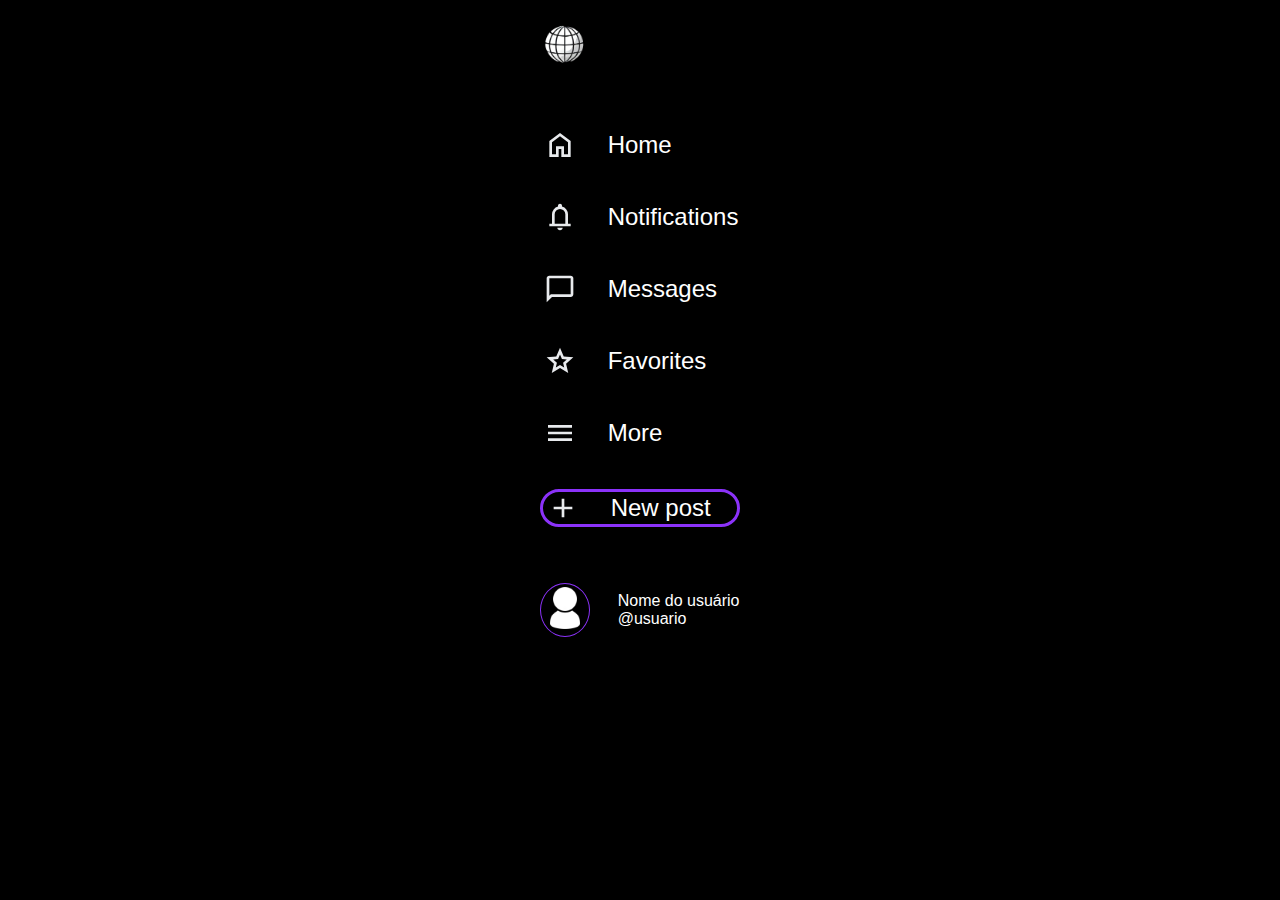
==== homepage/index.html @ 7c490011 "criacao da pagina principal do projeto" ====
<!DOCTYPE html>
<html lang="en">

<head>
    <meta charset="UTF-8">
    <meta name="viewport" content="width=device-width, initial-scale=1.0">
    <title>InfoSphere | Home</title>
    <link rel="stylesheet" href="../assets/css/home.css">
</head>

<body>
    <header>
        <div class="conteudo">
            <div class="logo">
                <img src="../assets/images/logo.png" alt="InfoSphere">
            </div>
            <div class="nav-user">
                <nav>
                    <ul>
                        <li><a href="#"><img src="../assets/images/home.svg"> <span>Home</span></a></li>
                        <li><a href="#"><img src="../assets/images/notifications.svg"> <span>Notifications</span></a>
                        </li>
                        <li><a href="#"><img src="../assets/images/message.svg"> <span>Messages</span></a></li>
                        <li><a href="#"><img src="../assets/images/star.svg"> <span>Favorites</span></a></li>
                        <li><a href="#"><img src="../assets/images/menu.svg"> <span>More</span></a></li>
                        <li class="new-post"><a href="#"><img src="../assets/images/add.svg"> <span>New post</span></a>
                        </li>
                    </ul>
                </nav>
                <div class="user">
                    <div class="user-image">
                        <img src="../assets/images/userdefault.png" alt="User">
                    </div>
                    <div class="user-info">
                        <p>Nome do usuário</p>
                        <p>@usuario</p>
                    </div>
                </div>
            </div>
        </div>
    </header>
    <main>
    </main>
</body>

</html>
---- assets/css/home.css ----
* {
    box-sizing: border-box;
    padding: 0;
    margin: 0;
}

body {
    font-family: 'Roboto', sans-serif;
    background-color: #000000;
    color: white;
    height: 100vh;
}

header {
    display: flex;
    flex-direction: column;
    align-items: center;
    padding: 20px 10%;
    height: 100%;
}

.conteudo {
    display: flex;
    flex-direction: column;
    align-items: center;
    height: 100%;
    gap: 3.5rem;
}

.conteudo nav img {
    width: 2rem;
    margin-left: 0.2rem;
}

.conteudo nav ul {
    display: flex;
    flex-direction: column;
    gap: 2.5rem;
    list-style: none;
}

.conteudo nav ul li {
    display: flex;
    align-items: center;
}

.conteudo nav ul .new-post {
    border: 3px solid #8B32F9;
    border-radius: 20px;
}

.conteudo nav a {
    text-decoration: none;
    display: flex;
    flex-direction: row;
    gap: 2rem;
}

.conteudo nav a span {
    color: white;
    font-size: 1.5rem;
    text-wrap: nowrap;
    margin-top: 0.15rem;
}

.logo {
    width: 100%;
}

.logo img {
    width: 50px;
}

.user {
    display: flex;
    align-items: center;
    gap: 1.7rem;
}

.user .user-image img {
    width: 100%;
}

.user-image {
    width: 50px;
    border: 1px solid #8B32F9;
    border-radius: 50%;
}

.nav-user {
    display: flex;
    flex-direction: column;
    gap: 3.5rem;
}
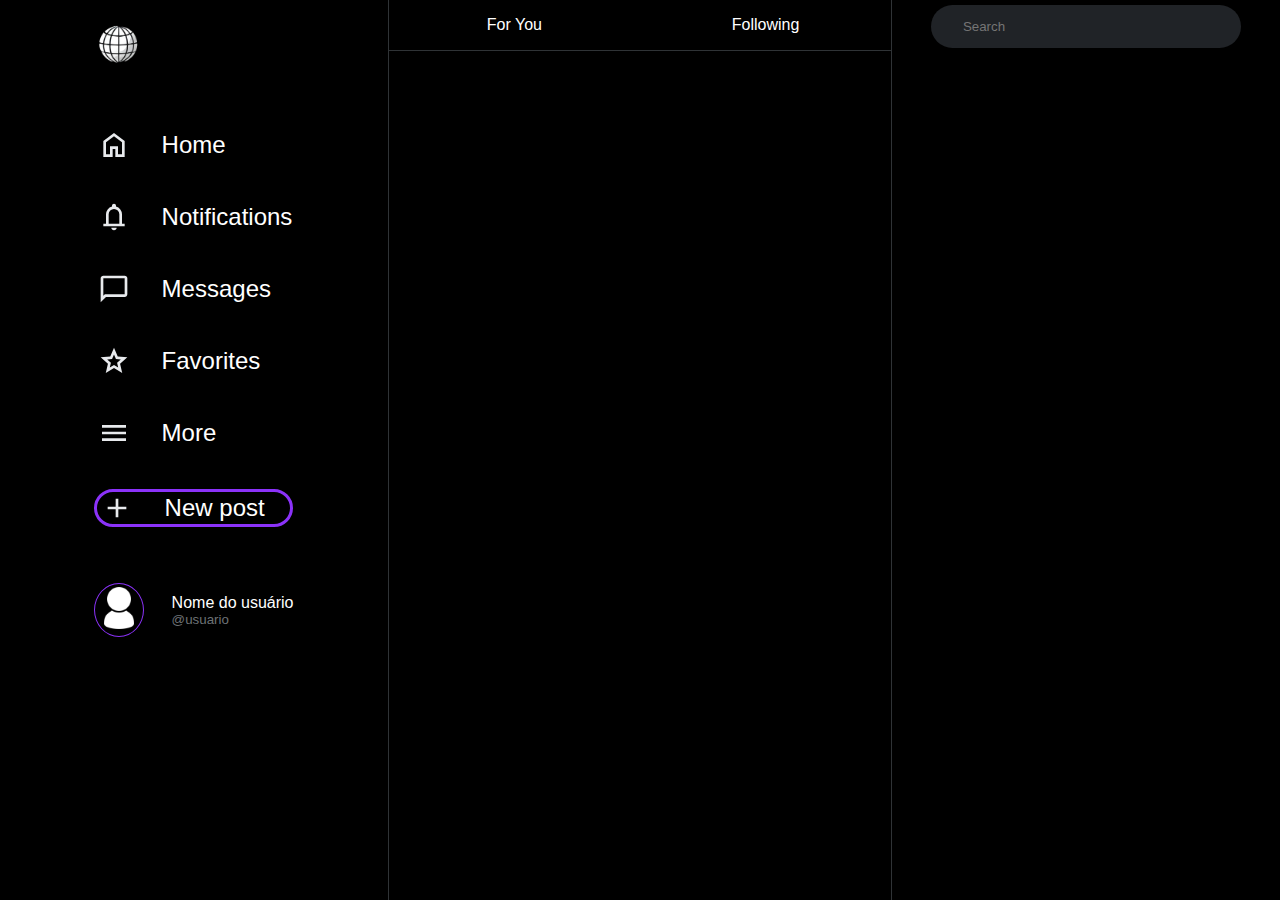
==== commit ffd7a547: "base pagina principal" ====
--- a/homepage/index.html
+++ b/homepage/index.html
@@ -33,14 +33,87 @@
                     </div>
                     <div class="user-info">
                         <p>Nome do usuário</p>
-                        <p>@usuario</p>
+                        <p class="nickname">@usuario</p>
                     </div>
                 </div>
             </div>
         </div>
     </header>
     <main>
+        <div class="conteudo">
+            <div class="header-conteudo">
+                <div>
+                    <p>For You</p>
+                </div>
+                <div>
+                    <p>Following</p>
+                </div>
+            </div>
+            <!-- <div class="search">
+                <input type="text" placeholder="Search">
+            </div>
+            <div class="posts">
+                <div class="post">
+                    <div class="user">
+                        <div class="user-image
+                        ">
+                            <img src="../assets/images/userdefault.png" alt="User">
+                        </div>
+                        <div class="user-info">
+                            <p>Nome do usuário</p>
+                            <p class="nickname">@usuario</p>
+                        </div>
+                    </div>
+                    <div class="post-content">
+                        <p>Lorem ipsum dolor sit amet, consectetur adipiscing elit. Nullam nec nunc nec
+                            libero
+                            ultricies
+                            aliquet. Nullam nec nunc nec libero ultricies aliquet.</p>
+                    </div>
+                    <div class="post-actions">
+                        <div class="like">
+                            <img src="../assets/images/like.svg" alt="Like">
+                            <span>12</span>
+                        </div>
+                        <div class="comment">
+                            <img src="../assets/images/comment.svg" alt="Comment">
+                            <span>3</span>
+                        </div>
+                        <div class="share">
+                            <img src="../assets/images/share.svg" alt="Share">
+                            <span>5</span>
+                        </div>
+                    </div>
+                </div> -->
+        </div>
     </main>
+    <footer>
+        <input type="text" placeholder="Search" class="search">
+        <!-- <div class="footer-logo">
+                <img src="../assets/images/logo.png" alt="InfoSphere">
+            </div>
+            <div class="footer-nav">
+                <nav>
+                    <ul>
+                        <li><a href="#">Home</a></li>
+                        <li><a href="#">Notifications</a></li>
+                        <li><a href="#">Messages</a></li>
+                        <li><a href="#">Favorites</a></li>
+                        <li><a href="#">More</a></li>
+                    </ul>
+                </nav>
+            </div>
+            <div class="footer-social">
+                <nav>
+                    <ul>
+                        <li><a href="#"><img src="../assets/images/facebook.svg" alt="Facebook"></a></li>
+                        <li><a href="#"><img src="../assets/images/twitter.svg" alt="Twitter"></a></li>
+                        <li><a href="#"><img src="../assets/images/instagram.svg" alt="Instagram"></a></li>
+                        <li><a href="#"><img src="../assets/images/linkedin.svg" alt="LinkedIn"></a></li>
+                    </ul>
+                </nav>
+            </div> -->
+    </footer>
 </body>
 
 </html>--- a/assets/css/home.css
+++ b/assets/css/home.css
@@ -9,6 +9,8 @@
     background-color: #000000;
     color: white;
     height: 100vh;
+    display: grid;
+    grid-template-columns: 1fr 1.3fr 1fr;
 }
 
 header {
@@ -87,8 +89,67 @@
     border-radius: 50%;
 }
 
+.user p {
+    font-size: 1rem;
+}
+
+.user .nickname {
+    font-size: 10pt;
+    color: #6D7276;
+}
+
 .nav-user {
     display: flex;
     flex-direction: column;
     gap: 3.5rem;
-}+}
+
+main {
+    display: flex;
+    flex-direction: column;
+    align-items: center;
+    gap: 3.5rem;
+    height: 100%;
+    width: 100%;
+}
+
+main .conteudo {
+    width: 100%;
+    border-left: 1px solid #2F3336;
+    border-right: 1px solid #2F3336;
+}
+
+main .header-conteudo {
+    display: flex;
+    flex-direction: row;
+    width: 100%;
+    border-bottom: 1px solid #2F3336;
+}
+
+main .header-conteudo div {
+    padding: 1rem 2rem;
+    width: 100%;
+    text-align: center;
+}
+
+footer {
+    display: flex;
+    flex-direction: column;
+    align-items: center;
+    gap: 3.5rem;
+    padding: 0.3rem 0;
+    color: white;
+    padding: 5px 10% 20px;
+}
+
+footer .search {
+    display: flex;
+    align-items: center;
+    gap: 1rem;
+    padding: 14px 2rem;
+    background-color: #202327;
+    border: 0;
+    border-radius: 2rem;
+    color: white;
+    width: 100%;
+}
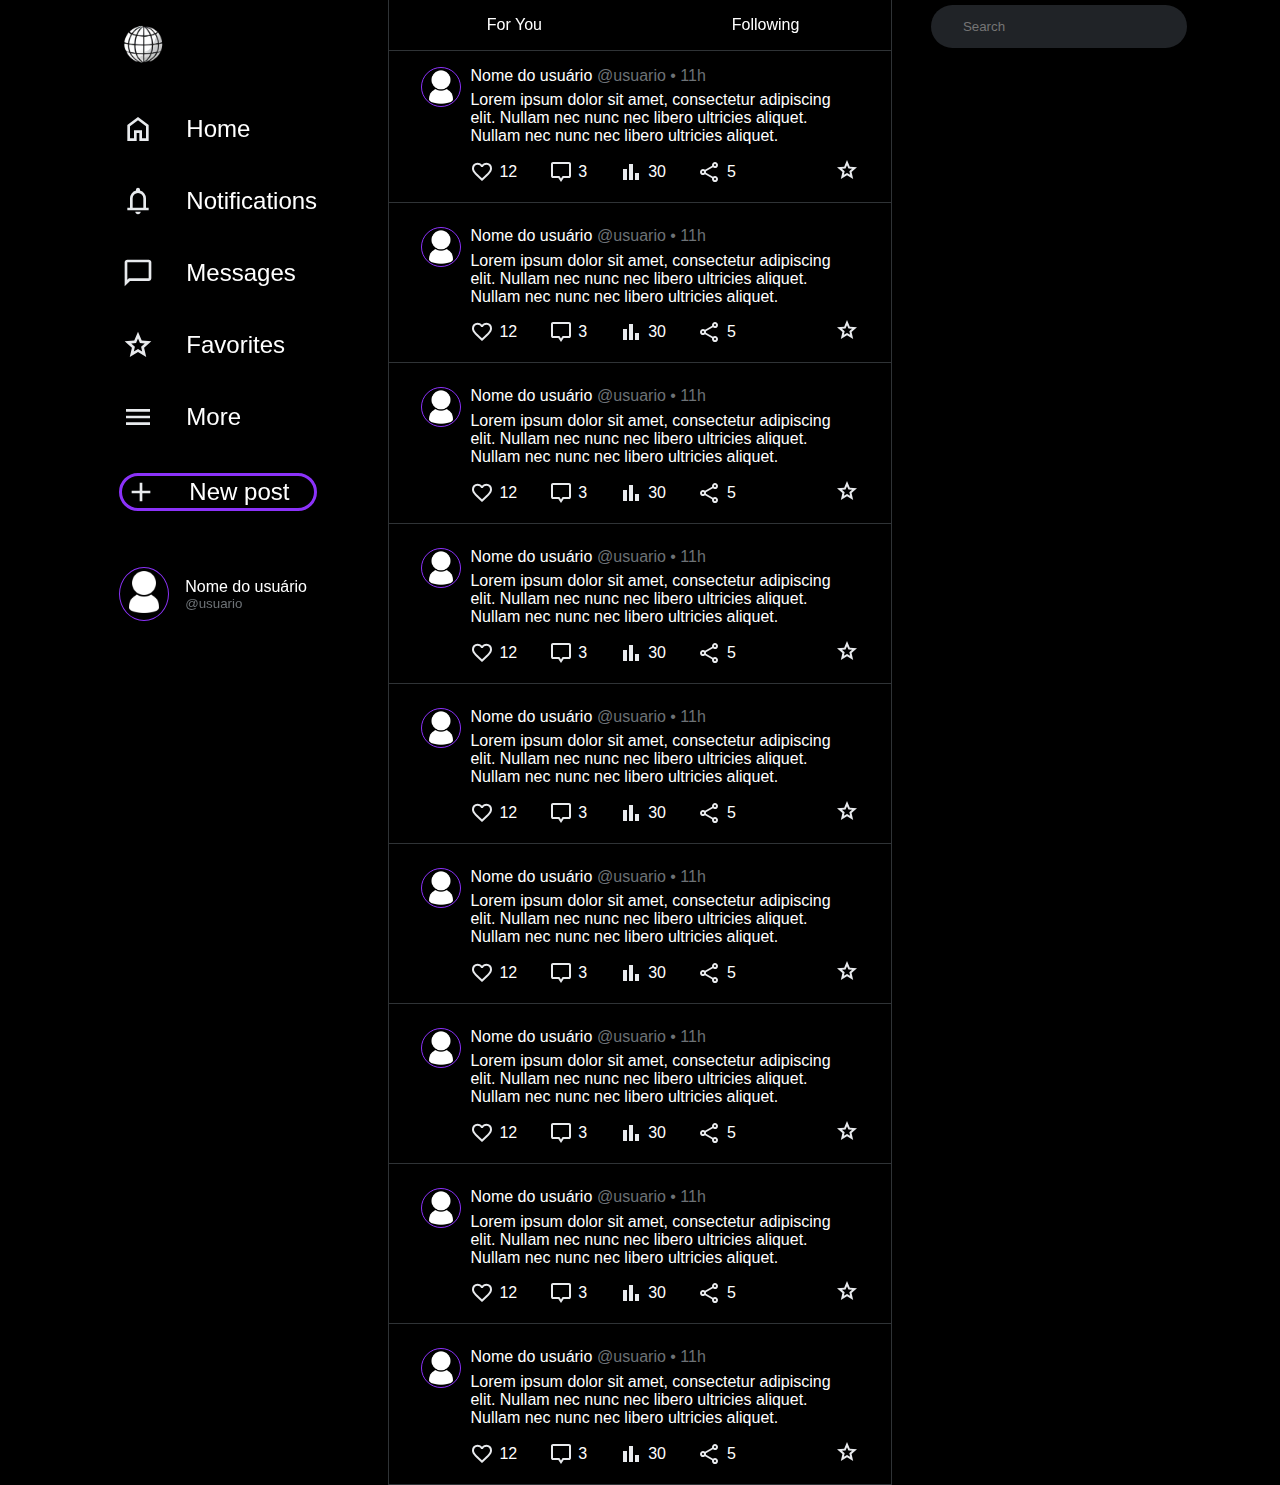
==== commit 53c30eef: "design posts e position fixed no header, header do main e no footer" ====
--- a/homepage/index.html
+++ b/homepage/index.html
@@ -10,7 +10,7 @@
 
 <body>
     <header>
-        <div class="conteudo">
+        <div class="conteudo header padding">
             <div class="logo">
                 <img src="../assets/images/logo.png" alt="InfoSphere">
             </div>
@@ -41,27 +41,486 @@
     </header>
     <main>
         <div class="conteudo">
-            <div class="header-conteudo">
-                <div>
-                    <p>For You</p>
+            <div class="sticky-header">
+                <div class="header-conteudo">
+                    <div class="fixed-header">
+                        <div class="div">
+                            <p>For You</p>
+                        </div>
+                        <div class="div">
+                            <p>Following</p>
+                        </div>
+                    </div>
                 </div>
-                <div>
-                    <p>Following</p>
-                </div>
-            </div>
-            <!-- <div class="search">
-                <input type="text" placeholder="Search">
-            </div>
-            <div class="posts">
-                <div class="post">
+                <div class="posts">
+                    <div class="post">
+                        <div class="user">
+                            <div class="display-row-header">
+                                <div class="image">
+                                    <div class="imageuser-post">
+                                        <img src="../assets/images/userdefault.png" alt="User">
+                                    </div>
+                                </div>
+                                <div class="display-column">
+                                    <div class="user-info">
+                                        <p>Nome do usuário</p>
+                                        <p><span>@usuario • 11h</span></p>
+                                    </div>
+                                    <div class="text-container">
+                                        <p>Lorem ipsum dolor sit amet, consectetur adipiscing elit. Nullam nec nunc nec
+                                            libero
+                                            ultricies
+                                            aliquet. Nullam nec nunc nec libero ultricies aliquet.</p>
+                                    </div>
+                                    <div class="post-content">
+
+                                    </div>
+                                    <div class="post-actions">
+                                        <div class="left">
+                                            <div class="like action">
+                                                <img src="../assets/images/like.svg" alt="Like">
+                                                <span>12</span>
+                                            </div>
+                                            <div class="comment action">
+                                                <img src="../assets/images/comments.svg" alt="Comment">
+                                                <span>3</span>
+                                            </div>
+                                            <div class="views action">
+                                                <img src="../assets/images/views.svg" alt="Views">
+                                                <span>30</span>
+                                            </div>
+                                            <div class="share action">
+                                                <img src="../assets/images/share.svg" alt="Share">
+                                                <span>5</span>
+                                            </div>
+                                        </div>
+                                        <div class="right">
+                                            <div class="favorite">
+                                                <img src="../assets/images/favorite.svg" alt="Favorite">
+                                            </div>
+                                        </div>
+                                    </div>
+                                </div>
+                            </div>
+                        </div>
+                    </div>
+                    <div class="post">
+                        <div class="user">
+                            <div class="display-row-header">
+                                <div class="image">
+                                    <div class="imageuser-post">
+                                        <img src="../assets/images/userdefault.png" alt="User">
+                                    </div>
+                                </div>
+                                <div class="display-column">
+                                    <div class="user-info">
+                                        <p>Nome do usuário</p>
+                                        <p><span>@usuario • 11h</span></p>
+                                    </div>
+                                    <div class="text-container">
+                                        <p>Lorem ipsum dolor sit amet, consectetur adipiscing elit. Nullam nec nunc nec
+                                            libero
+                                            ultricies
+                                            aliquet. Nullam nec nunc nec libero ultricies aliquet.</p>
+                                    </div>
+                                    <div class="post-content">
+
+                                    </div>
+                                    <div class="post-actions">
+                                        <div class="left">
+                                            <div class="like action">
+                                                <img src="../assets/images/like.svg" alt="Like">
+                                                <span>12</span>
+                                            </div>
+                                            <div class="comment action">
+                                                <img src="../assets/images/comments.svg" alt="Comment">
+                                                <span>3</span>
+                                            </div>
+                                            <div class="views action">
+                                                <img src="../assets/images/views.svg" alt="Views">
+                                                <span>30</span>
+                                            </div>
+                                            <div class="share action">
+                                                <img src="../assets/images/share.svg" alt="Share">
+                                                <span>5</span>
+                                            </div>
+                                        </div>
+                                        <div class="right">
+                                            <div class="favorite">
+                                                <img src="../assets/images/favorite.svg" alt="Favorite">
+                                            </div>
+                                        </div>
+                                    </div>
+                                </div>
+                            </div>
+                        </div>
+                    </div>
+                    <div class="post">
+                        <div class="user">
+                            <div class="display-row-header">
+                                <div class="image">
+                                    <div class="imageuser-post">
+                                        <img src="../assets/images/userdefault.png" alt="User">
+                                    </div>
+                                </div>
+                                <div class="display-column">
+                                    <div class="user-info">
+                                        <p>Nome do usuário</p>
+                                        <p><span>@usuario • 11h</span></p>
+                                    </div>
+                                    <div class="text-container">
+                                        <p>Lorem ipsum dolor sit amet, consectetur adipiscing elit. Nullam nec nunc nec
+                                            libero
+                                            ultricies
+                                            aliquet. Nullam nec nunc nec libero ultricies aliquet.</p>
+                                    </div>
+                                    <div class="post-content">
+
+                                    </div>
+                                    <div class="post-actions">
+                                        <div class="left">
+                                            <div class="like action">
+                                                <img src="../assets/images/like.svg" alt="Like">
+                                                <span>12</span>
+                                            </div>
+                                            <div class="comment action">
+                                                <img src="../assets/images/comments.svg" alt="Comment">
+                                                <span>3</span>
+                                            </div>
+                                            <div class="views action">
+                                                <img src="../assets/images/views.svg" alt="Views">
+                                                <span>30</span>
+                                            </div>
+                                            <div class="share action">
+                                                <img src="../assets/images/share.svg" alt="Share">
+                                                <span>5</span>
+                                            </div>
+                                        </div>
+                                        <div class="right">
+                                            <div class="favorite">
+                                                <img src="../assets/images/favorite.svg" alt="Favorite">
+                                            </div>
+                                        </div>
+                                    </div>
+                                </div>
+                            </div>
+                        </div>
+                    </div>
+                    <div class="post">
+                        <div class="user">
+                            <div class="display-row-header">
+                                <div class="image">
+                                    <div class="imageuser-post">
+                                        <img src="../assets/images/userdefault.png" alt="User">
+                                    </div>
+                                </div>
+                                <div class="display-column">
+                                    <div class="user-info">
+                                        <p>Nome do usuário</p>
+                                        <p><span>@usuario • 11h</span></p>
+                                    </div>
+                                    <div class="text-container">
+                                        <p>Lorem ipsum dolor sit amet, consectetur adipiscing elit. Nullam nec nunc nec
+                                            libero
+                                            ultricies
+                                            aliquet. Nullam nec nunc nec libero ultricies aliquet.</p>
+                                    </div>
+                                    <div class="post-content">
+
+                                    </div>
+                                    <div class="post-actions">
+                                        <div class="left">
+                                            <div class="like action">
+                                                <img src="../assets/images/like.svg" alt="Like">
+                                                <span>12</span>
+                                            </div>
+                                            <div class="comment action">
+                                                <img src="../assets/images/comments.svg" alt="Comment">
+                                                <span>3</span>
+                                            </div>
+                                            <div class="views action">
+                                                <img src="../assets/images/views.svg" alt="Views">
+                                                <span>30</span>
+                                            </div>
+                                            <div class="share action">
+                                                <img src="../assets/images/share.svg" alt="Share">
+                                                <span>5</span>
+                                            </div>
+                                        </div>
+                                        <div class="right">
+                                            <div class="favorite">
+                                                <img src="../assets/images/favorite.svg" alt="Favorite">
+                                            </div>
+                                        </div>
+                                    </div>
+                                </div>
+                            </div>
+                        </div>
+                    </div>
+                    <div class="post">
+                        <div class="user">
+                            <div class="display-row-header">
+                                <div class="image">
+                                    <div class="imageuser-post">
+                                        <img src="../assets/images/userdefault.png" alt="User">
+                                    </div>
+                                </div>
+                                <div class="display-column">
+                                    <div class="user-info">
+                                        <p>Nome do usuário</p>
+                                        <p><span>@usuario • 11h</span></p>
+                                    </div>
+                                    <div class="text-container">
+                                        <p>Lorem ipsum dolor sit amet, consectetur adipiscing elit. Nullam nec nunc nec
+                                            libero
+                                            ultricies
+                                            aliquet. Nullam nec nunc nec libero ultricies aliquet.</p>
+                                    </div>
+                                    <div class="post-content">
+
+                                    </div>
+                                    <div class="post-actions">
+                                        <div class="left">
+                                            <div class="like action">
+                                                <img src="../assets/images/like.svg" alt="Like">
+                                                <span>12</span>
+                                            </div>
+                                            <div class="comment action">
+                                                <img src="../assets/images/comments.svg" alt="Comment">
+                                                <span>3</span>
+                                            </div>
+                                            <div class="views action">
+                                                <img src="../assets/images/views.svg" alt="Views">
+                                                <span>30</span>
+                                            </div>
+                                            <div class="share action">
+                                                <img src="../assets/images/share.svg" alt="Share">
+                                                <span>5</span>
+                                            </div>
+                                        </div>
+                                        <div class="right">
+                                            <div class="favorite">
+                                                <img src="../assets/images/favorite.svg" alt="Favorite">
+                                            </div>
+                                        </div>
+                                    </div>
+                                </div>
+                            </div>
+                        </div>
+                    </div>
+                    <div class="post">
+                        <div class="user">
+                            <div class="display-row-header">
+                                <div class="image">
+                                    <div class="imageuser-post">
+                                        <img src="../assets/images/userdefault.png" alt="User">
+                                    </div>
+                                </div>
+                                <div class="display-column">
+                                    <div class="user-info">
+                                        <p>Nome do usuário</p>
+                                        <p><span>@usuario • 11h</span></p>
+                                    </div>
+                                    <div class="text-container">
+                                        <p>Lorem ipsum dolor sit amet, consectetur adipiscing elit. Nullam nec nunc nec
+                                            libero
+                                            ultricies
+                                            aliquet. Nullam nec nunc nec libero ultricies aliquet.</p>
+                                    </div>
+                                    <div class="post-content">
+
+                                    </div>
+                                    <div class="post-actions">
+                                        <div class="left">
+                                            <div class="like action">
+                                                <img src="../assets/images/like.svg" alt="Like">
+                                                <span>12</span>
+                                            </div>
+                                            <div class="comment action">
+                                                <img src="../assets/images/comments.svg" alt="Comment">
+                                                <span>3</span>
+                                            </div>
+                                            <div class="views action">
+                                                <img src="../assets/images/views.svg" alt="Views">
+                                                <span>30</span>
+                                            </div>
+                                            <div class="share action">
+                                                <img src="../assets/images/share.svg" alt="Share">
+                                                <span>5</span>
+                                            </div>
+                                        </div>
+                                        <div class="right">
+                                            <div class="favorite">
+                                                <img src="../assets/images/favorite.svg" alt="Favorite">
+                                            </div>
+                                        </div>
+                                    </div>
+                                </div>
+                            </div>
+                        </div>
+                    </div>
+                    <div class="post">
+                        <div class="user">
+                            <div class="display-row-header">
+                                <div class="image">
+                                    <div class="imageuser-post">
+                                        <img src="../assets/images/userdefault.png" alt="User">
+                                    </div>
+                                </div>
+                                <div class="display-column">
+                                    <div class="user-info">
+                                        <p>Nome do usuário</p>
+                                        <p><span>@usuario • 11h</span></p>
+                                    </div>
+                                    <div class="text-container">
+                                        <p>Lorem ipsum dolor sit amet, consectetur adipiscing elit. Nullam nec nunc nec
+                                            libero
+                                            ultricies
+                                            aliquet. Nullam nec nunc nec libero ultricies aliquet.</p>
+                                    </div>
+                                    <div class="post-content">
+
+                                    </div>
+                                    <div class="post-actions">
+                                        <div class="left">
+                                            <div class="like action">
+                                                <img src="../assets/images/like.svg" alt="Like">
+                                                <span>12</span>
+                                            </div>
+                                            <div class="comment action">
+                                                <img src="../assets/images/comments.svg" alt="Comment">
+                                                <span>3</span>
+                                            </div>
+                                            <div class="views action">
+                                                <img src="../assets/images/views.svg" alt="Views">
+                                                <span>30</span>
+                                            </div>
+                                            <div class="share action">
+                                                <img src="../assets/images/share.svg" alt="Share">
+                                                <span>5</span>
+                                            </div>
+                                        </div>
+                                        <div class="right">
+                                            <div class="favorite">
+                                                <img src="../assets/images/favorite.svg" alt="Favorite">
+                                            </div>
+                                        </div>
+                                    </div>
+                                </div>
+                            </div>
+                        </div>
+                    </div>
+                    <div class="post">
+                        <div class="user">
+                            <div class="display-row-header">
+                                <div class="image">
+                                    <div class="imageuser-post">
+                                        <img src="../assets/images/userdefault.png" alt="User">
+                                    </div>
+                                </div>
+                                <div class="display-column">
+                                    <div class="user-info">
+                                        <p>Nome do usuário</p>
+                                        <p><span>@usuario • 11h</span></p>
+                                    </div>
+                                    <div class="text-container">
+                                        <p>Lorem ipsum dolor sit amet, consectetur adipiscing elit. Nullam nec nunc nec
+                                            libero
+                                            ultricies
+                                            aliquet. Nullam nec nunc nec libero ultricies aliquet.</p>
+                                    </div>
+                                    <div class="post-content">
+
+                                    </div>
+                                    <div class="post-actions">
+                                        <div class="left">
+                                            <div class="like action">
+                                                <img src="../assets/images/like.svg" alt="Like">
+                                                <span>12</span>
+                                            </div>
+                                            <div class="comment action">
+                                                <img src="../assets/images/comments.svg" alt="Comment">
+                                                <span>3</span>
+                                            </div>
+                                            <div class="views action">
+                                                <img src="../assets/images/views.svg" alt="Views">
+                                                <span>30</span>
+                                            </div>
+                                            <div class="share action">
+                                                <img src="../assets/images/share.svg" alt="Share">
+                                                <span>5</span>
+                                            </div>
+                                        </div>
+                                        <div class="right">
+                                            <div class="favorite">
+                                                <img src="../assets/images/favorite.svg" alt="Favorite">
+                                            </div>
+                                        </div>
+                                    </div>
+                                </div>
+                            </div>
+                        </div>
+                    </div>
+                    <div class="post">
+                        <div class="user">
+                            <div class="display-row-header">
+                                <div class="image">
+                                    <div class="imageuser-post">
+                                        <img src="../assets/images/userdefault.png" alt="User">
+                                    </div>
+                                </div>
+                                <div class="display-column">
+                                    <div class="user-info">
+                                        <p>Nome do usuário</p>
+                                        <p><span>@usuario • 11h</span></p>
+                                    </div>
+                                    <div class="text-container">
+                                        <p>Lorem ipsum dolor sit amet, consectetur adipiscing elit. Nullam nec nunc nec
+                                            libero
+                                            ultricies
+                                            aliquet. Nullam nec nunc nec libero ultricies aliquet.</p>
+                                    </div>
+                                    <div class="post-content">
+
+                                    </div>
+                                    <div class="post-actions">
+                                        <div class="left">
+                                            <div class="like action">
+                                                <img src="../assets/images/like.svg" alt="Like">
+                                                <span>12</span>
+                                            </div>
+                                            <div class="comment action">
+                                                <img src="../assets/images/comments.svg" alt="Comment">
+                                                <span>3</span>
+                                            </div>
+                                            <div class="views action">
+                                                <img src="../assets/images/views.svg" alt="Views">
+                                                <span>30</span>
+                                            </div>
+                                            <div class="share action">
+                                                <img src="../assets/images/share.svg" alt="Share">
+                                                <span>5</span>
+                                            </div>
+                                        </div>
+                                        <div class="right">
+                                            <div class="favorite">
+                                                <img src="../assets/images/favorite.svg" alt="Favorite">
+                                            </div>
+                                        </div>
+                                    </div>
+                                </div>
+                            </div>
+                        </div>
+                    </div>
+
+                    <!-- <div class="post">
                     <div class="user">
-                        <div class="user-image
-                        ">
+                        <div class="user-image">
                             <img src="../assets/images/userdefault.png" alt="User">
                         </div>
                         <div class="user-info">
                             <p>Nome do usuário</p>
-                            <p class="nickname">@usuario</p>
+                            <p class="nickname">@usuario · Nov 26</p>
                         </div>
                     </div>
                     <div class="post-content">
@@ -85,34 +544,17 @@
                         </div>
                     </div>
                 </div> -->
+                </div>
+            </div>
         </div>
     </main>
     <footer>
-        <input type="text" placeholder="Search" class="search">
-        <!-- <div class="footer-logo">
-                <img src="../assets/images/logo.png" alt="InfoSphere">
+        <div class="search-input">
+            <div class="fixed-search">
+                <input type="text" placeholder="Search" class="search">
             </div>
-            <div class="footer-nav">
-                <nav>
-                    <ul>
-                        <li><a href="#">Home</a></li>
-                        <li><a href="#">Notifications</a></li>
-                        <li><a href="#">Messages</a></li>
-                        <li><a href="#">Favorites</a></li>
-                        <li><a href="#">More</a></li>
-                    </ul>
-                </nav>
-            </div>
-            <div class="footer-social">
-                <nav>
-                    <ul>
-                        <li><a href="#"><img src="../assets/images/facebook.svg" alt="Facebook"></a></li>
-                        <li><a href="#"><img src="../assets/images/twitter.svg" alt="Twitter"></a></li>
-                        <li><a href="#"><img src="../assets/images/instagram.svg" alt="Instagram"></a></li>
-                        <li><a href="#"><img src="../assets/images/linkedin.svg" alt="LinkedIn"></a></li>
-                    </ul>
-                </nav>
-            </div> -->
+        </div>
+
     </footer>
 </body>
 
--- a/assets/css/home.css
+++ b/assets/css/home.css
@@ -16,7 +16,7 @@
 header {
     display: flex;
     flex-direction: column;
-    align-items: center;
+    align-items: end;
     padding: 20px 10%;
     height: 100%;
 }
@@ -26,7 +26,15 @@
     flex-direction: column;
     align-items: center;
     height: 100%;
-    gap: 3.5rem;
+    gap: 2.5rem;
+}
+
+.header {
+    position: fixed;
+}
+
+.padding {
+    padding-right: 2rem;
 }
 
 .conteudo nav img {
@@ -76,7 +84,7 @@
 .user {
     display: flex;
     align-items: center;
-    gap: 1.7rem;
+    gap: 1rem;
 }
 
 .user .user-image img {
@@ -114,7 +122,12 @@
 }
 
 main .conteudo {
-    width: 100%;
+    display: flex;
+    flex-direction: column;
+    align-items: center;
+    height: 100%;
+    width: 100%;
+    gap: 0.5rem;
     border-left: 1px solid #2F3336;
     border-right: 1px solid #2F3336;
 }
@@ -124,12 +137,99 @@
     flex-direction: row;
     width: 100%;
     border-bottom: 1px solid #2F3336;
-}
-
-main .header-conteudo div {
+    position: sticky;
+    top: 0;
+}
+
+main .header-conteudo .div {
     padding: 1rem 2rem;
     width: 100%;
     text-align: center;
+}
+
+main .fixed-header {
+    display: flex;
+    width: 100%;
+    padding: 0;
+}
+
+main .posts {
+    display: flex;
+    flex-direction: column;
+    gap: 0.5rem;
+}
+
+main .post {
+    display: flex;
+    flex-direction: column;
+    gap: 1rem;
+    padding: 1rem 2rem;
+    border-bottom: 1px solid #2F3336;
+}
+
+main .post .user {
+    display: flex;
+    align-items: center;
+    gap: 1rem;
+}
+
+main .post .imageuser-post img {
+    width: 40px;
+    border: 1px solid #8B32F9;
+    border-radius: 50%;
+}
+
+main .user .user-info {
+    display: flex;
+    flex-direction: row;
+    gap: 0.3rem;	
+}	
+
+main .user .user-info span {
+    font-size: 12pt;
+    color: #6D7276;
+}
+
+main .text-container {
+    display: flex;
+    flex-direction: column;
+    width: 100%;
+}
+
+main .display-row-header {
+    display: flex;
+    flex-direction: row;
+    gap: 0.6rem;
+}
+
+main .display-column {
+    display: flex;
+    flex-direction: column;
+    gap: 0.4rem;
+}
+
+main .post-actions {
+    display: flex;
+    flex-direction: row;
+}
+
+main .post-actions .left {
+    display: flex;
+    flex-direction: row;
+    gap: 2rem;
+}
+
+main .post-actions .left .action {
+    display: flex;
+    flex-direction: row;
+    align-items: center;
+    gap: 5px;
+}
+
+main .post-actions .right {
+    display: flex;
+    width: 100%;
+    justify-content: end;
 }
 
 footer {
@@ -140,6 +240,18 @@
     padding: 0.3rem 0;
     color: white;
     padding: 5px 10% 20px;
+}
+
+footer .search-input {
+    width: 100%;
+    display: flex;
+    flex-direction: column;
+    align-items: start;
+}
+
+footer .fixed-search {
+    position: fixed;
+    width: 20%;
 }
 
 footer .search {
@@ -152,4 +264,4 @@
     border-radius: 2rem;
     color: white;
     width: 100%;
-}
+}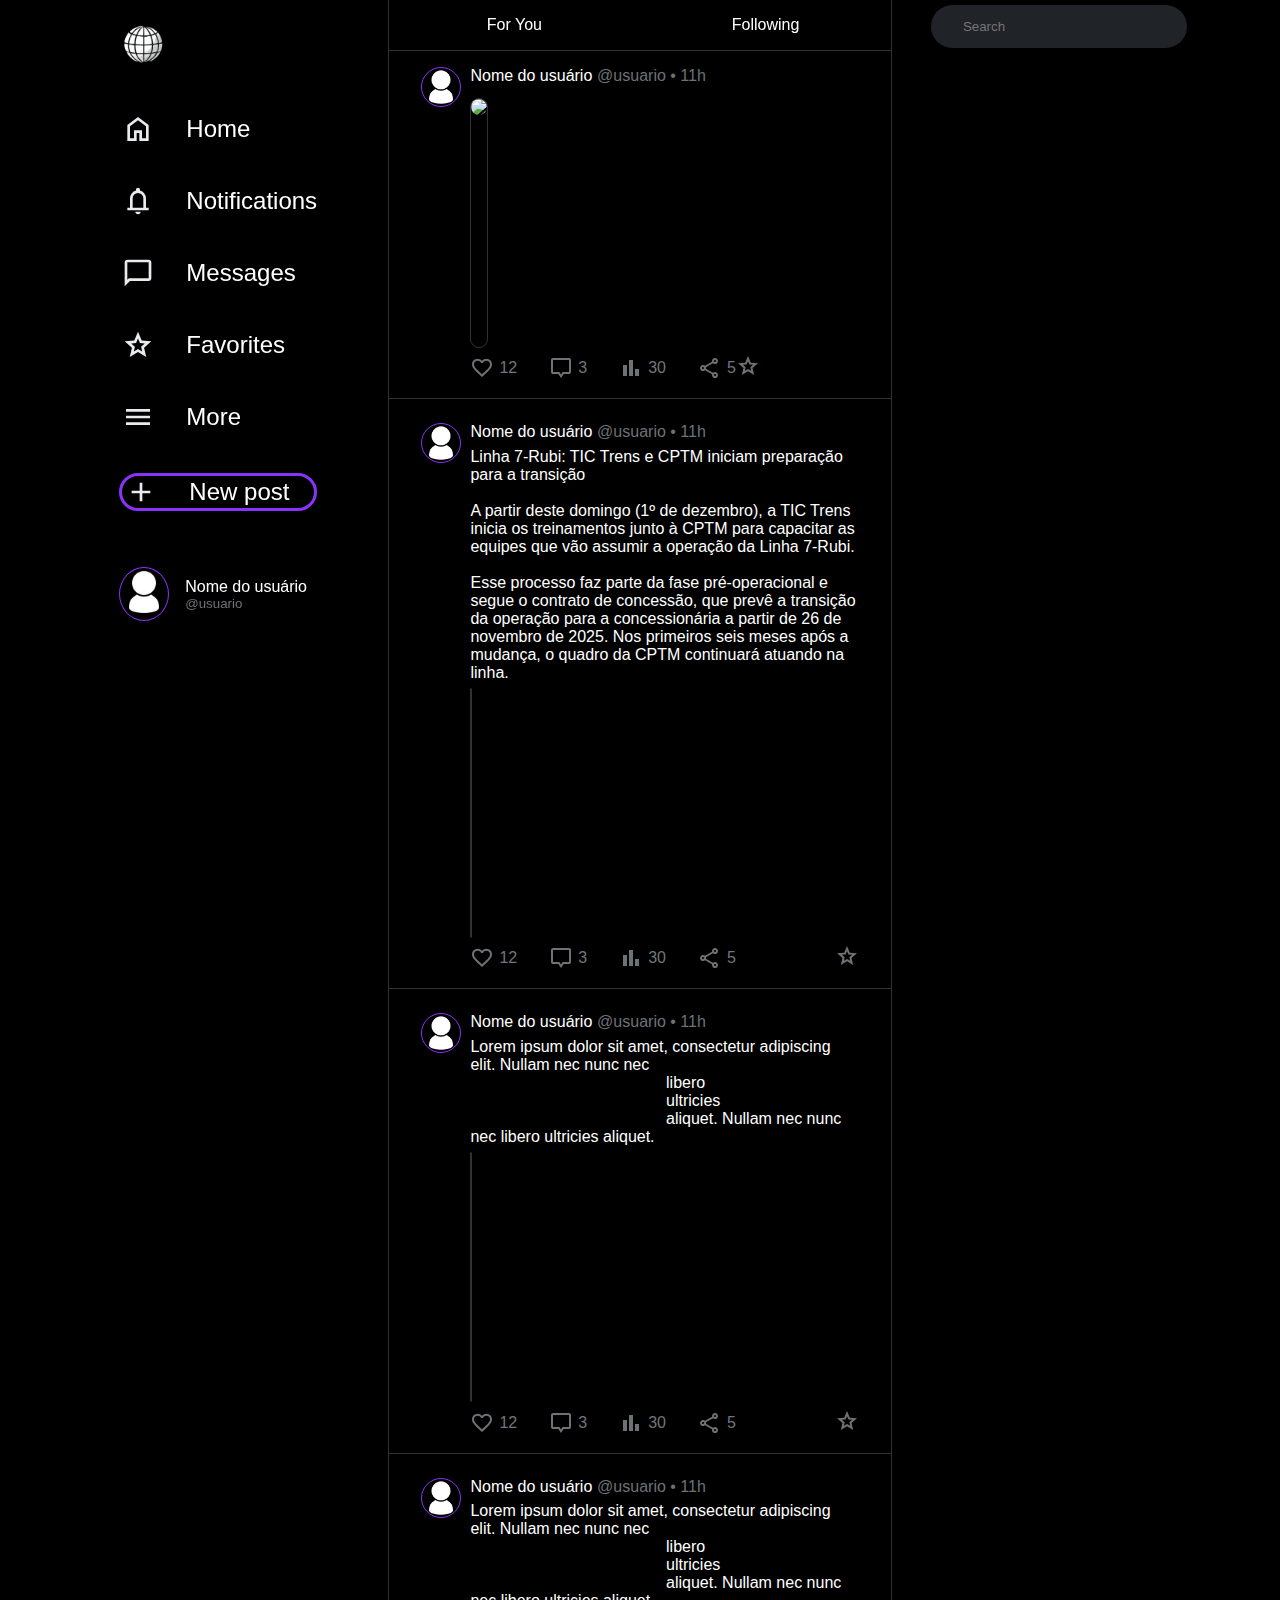
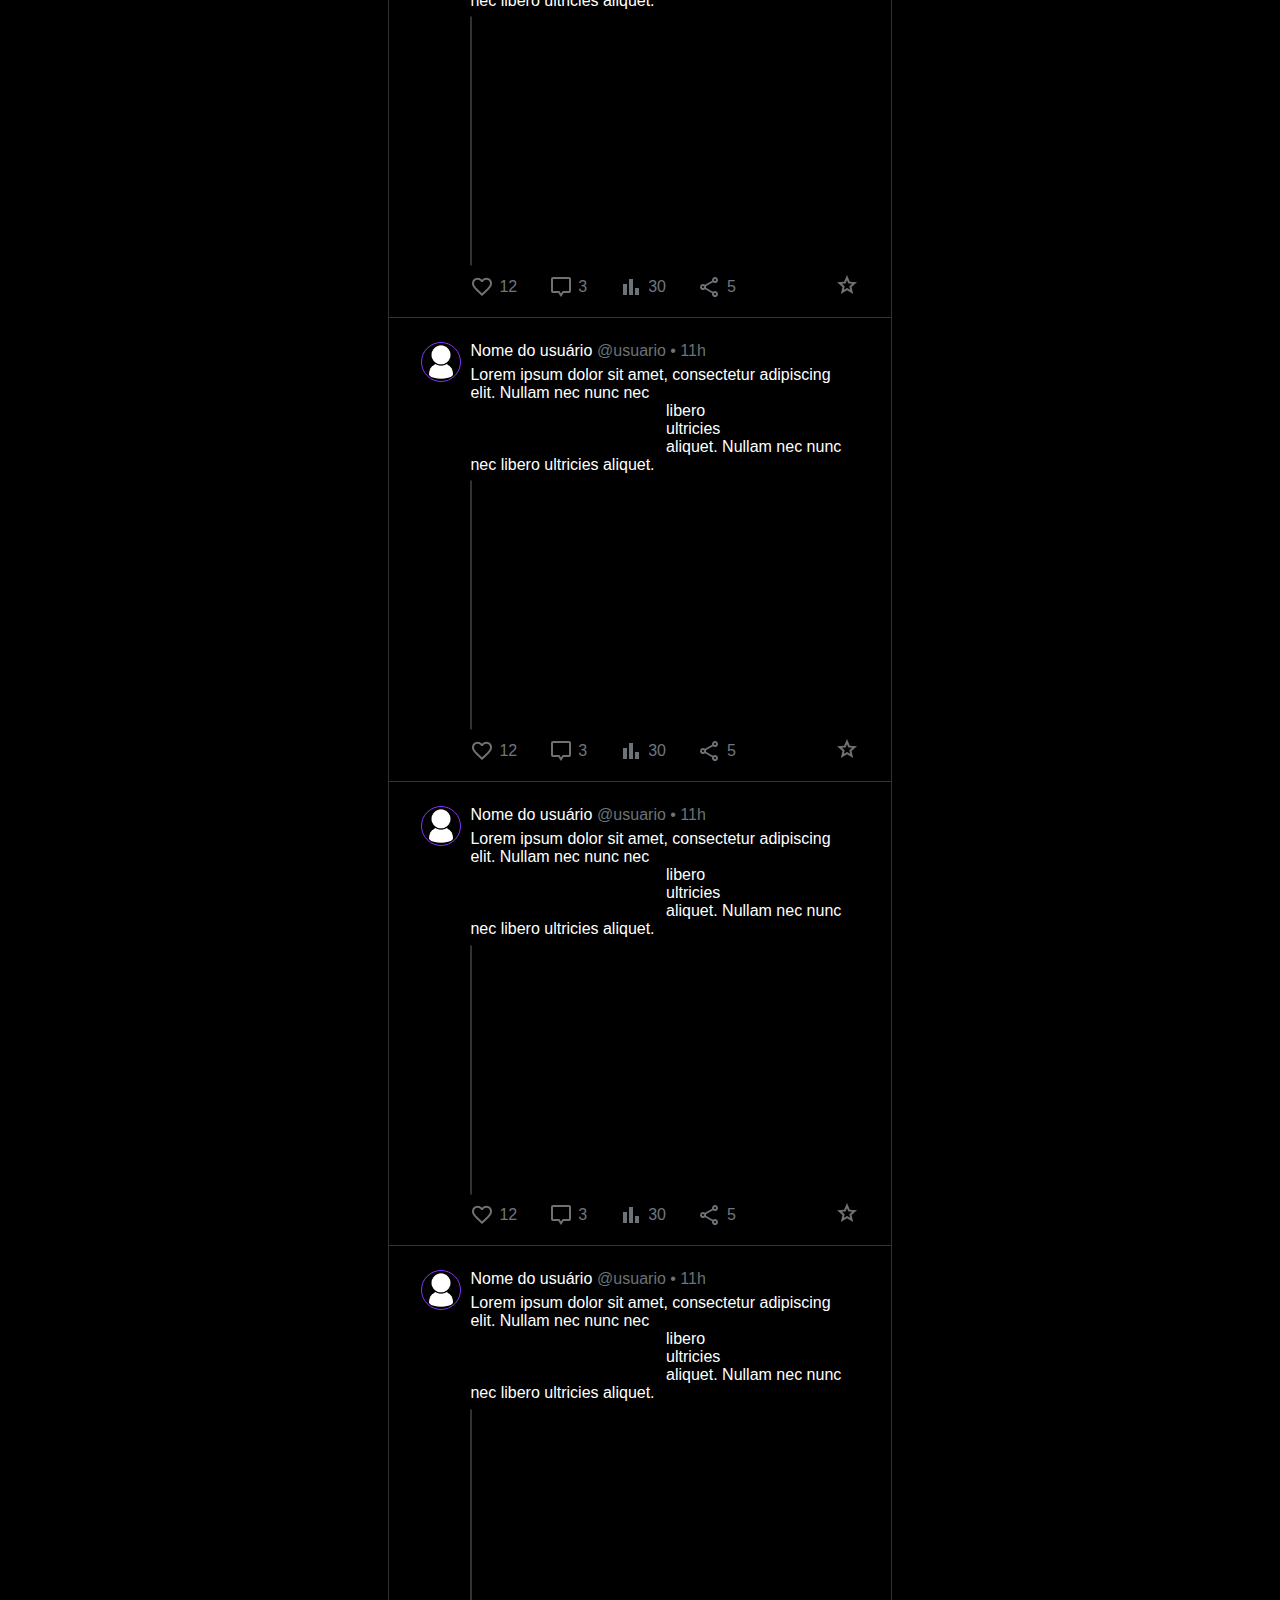
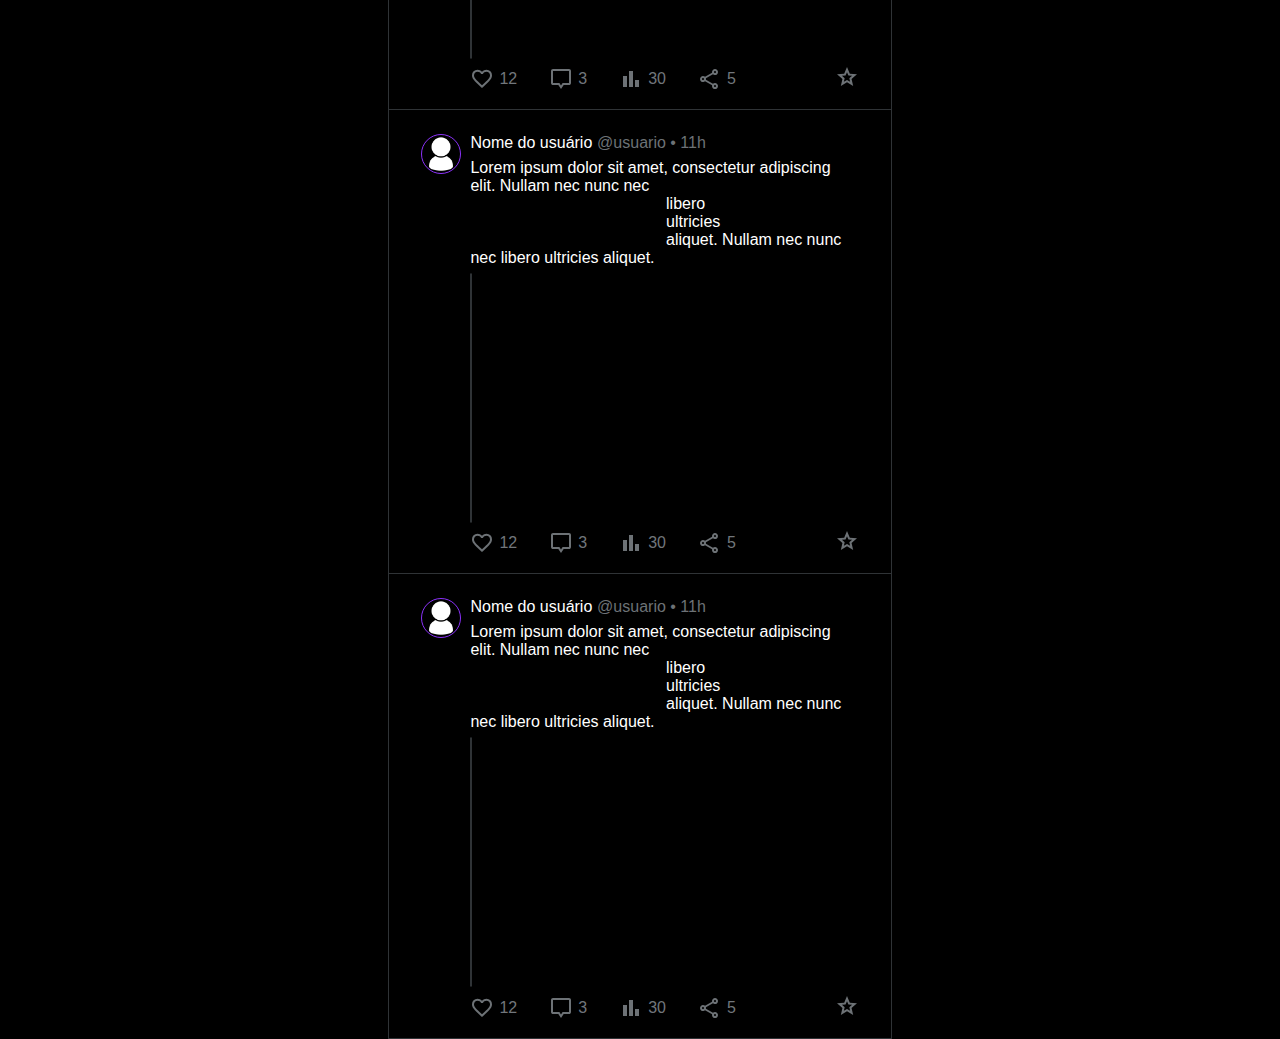
==== commit 0cade70d: "logica da pagina de login e configuração dos textos e midia dos posts" ====
--- a/homepage/index.html
+++ b/homepage/index.html
@@ -1,11 +1,12 @@
 <!DOCTYPE html>
-<html lang="en">
+<html lang="pt-br">
 
 <head>
     <meta charset="UTF-8">
     <meta name="viewport" content="width=device-width, initial-scale=1.0">
     <title>InfoSphere | Home</title>
     <link rel="stylesheet" href="../assets/css/home.css">
+    <script defer src="../assets/scripts/homepage.js"></script>
 </head>
 
 <body>
@@ -67,61 +68,59 @@
                                         <p><span>@usuario • 11h</span></p>
                                     </div>
                                     <div class="text-container">
-                                        <p>Lorem ipsum dolor sit amet, consectetur adipiscing elit. Nullam nec nunc nec
-                                            libero
-                                            ultricies
-                                            aliquet. Nullam nec nunc nec libero ultricies aliquet.</p>
-                                    </div>
-                                    <div class="post-content">
-
-                                    </div>
-                                    <div class="post-actions">
-                                        <div class="left">
-                                            <div class="like action">
-                                                <img src="../assets/images/like.svg" alt="Like">
-                                                <span>12</span>
-                                            </div>
-                                            <div class="comment action">
-                                                <img src="../assets/images/comments.svg" alt="Comment">
-                                                <span>3</span>
-                                            </div>
-                                            <div class="views action">
-                                                <img src="../assets/images/views.svg" alt="Views">
-                                                <span>30</span>
-                                            </div>
-                                            <div class="share action">
-                                                <img src="../assets/images/share.svg" alt="Share">
-                                                <span>5</span>
-                                            </div>
-                                        </div>
-                                        <div class="right">
-                                            <div class="favorite">
-                                                <img src="../assets/images/favorite.svg" alt="Favorite">
-                                            </div>
-                                        </div>
-                                    </div>
-                                </div>
-                            </div>
-                        </div>
-                    </div>
-                    <div class="post">
-                        <div class="user">
-                            <div class="display-row-header">
-                                <div class="image">
-                                    <div class="imageuser-post">
-                                        <img src="../assets/images/userdefault.png" alt="User">
-                                    </div>
-                                </div>
-                                <div class="display-column">
-                                    <div class="user-info">
-                                        <p>Nome do usuário</p>
-                                        <p><span>@usuario • 11h</span></p>
-                                    </div>
-                                    <div class="text-container">
-                                        <p>Lorem ipsum dolor sit amet, consectetur adipiscing elit. Nullam nec nunc nec
-                                            libero
-                                            ultricies
-                                            aliquet. Nullam nec nunc nec libero ultricies aliquet.</p>
+                                        <!-- <p>Lorem ipsum dolor sit amet, consectetur adipiscing elit. Nullam nec nunc nec
+                                            libero
+                                            ultricies
+                                            aliquet. Nullam nec nunc nec libero ultricies aliquet.</p> -->
+                                    </div>
+                                    <div class="post-content">
+                                        <img src="https://pbs.twimg.com/media/GdbHxjjWsAEj_oN?format=jpg&name=small"
+                                            class="midia">
+                                    </div>
+                                    <div class="post-actions">
+                                        <div class="left">
+                                            <div class="like action">
+                                                <img src="../assets/images/like.svg" alt="Like">
+                                                <span>12</span>
+                                            </div>
+                                            <div class="comment action">
+                                                <img src="../assets/images/comments.svg" alt="Comment">
+                                                <span>3</span>
+                                            </div>
+                                            <div class="views action">
+                                                <img src="../assets/images/views.svg" alt="Views">
+                                                <span>30</span>
+                                            </div>
+                                            <div class="share action">
+                                                <img src="../assets/images/share.svg" alt="Share">
+                                                <span>5</span>
+                                            </div>
+                                        </div>
+                                        <div class="right">
+                                            <div class="favorite">
+                                                <img src="../assets/images/favorite.svg" alt="Favorite">
+                                            </div>
+                                        </div>
+                                    </div>
+                                </div>
+                            </div>
+                        </div>
+                    </div>
+                    <div class="post">
+                        <div class="user">
+                            <div class="display-row-header">
+                                <div class="image">
+                                    <div class="imageuser-post">
+                                        <img src="../assets/images/userdefault.png" alt="User">
+                                    </div>
+                                </div>
+                                <div class="display-column">
+                                    <div class="user-info">
+                                        <p>Nome do usuário</p>
+                                        <p><span>@usuario • 11h</span></p>
+                                    </div>
+                                    <div class="text-container text1">
+                                        
                                     </div>
                                     <div class="post-content">
 
--- a/assets/css/home.css
+++ b/assets/css/home.css
@@ -139,6 +139,8 @@
     border-bottom: 1px solid #2F3336;
     position: sticky;
     top: 0;
+    background-color: rgba(0, 0, 0, .6);
+    backdrop-filter: blur(15px);
 }
 
 main .header-conteudo .div {
@@ -194,6 +196,25 @@
     display: flex;
     flex-direction: column;
     width: 100%;
+    white-space: pre-wrap;
+    word-wrap: break-word;
+}
+
+main .post-content {
+    display: inline-block;
+    border: 1px solid #2F3336;
+    min-height: 250px;
+    max-height: 514px;
+    width: max-content;
+    border-radius: 1rem;
+}
+
+main .post-content .midia {
+    height: 100%;
+    width: auto;
+    border-radius: 1rem;
+    object-fit: contain;
+    max-width: 520px;
 }
 
 main .display-row-header {
@@ -211,6 +232,7 @@
 main .post-actions {
     display: flex;
     flex-direction: row;
+    color: rgb(113, 118, 123);
 }
 
 main .post-actions .left {
